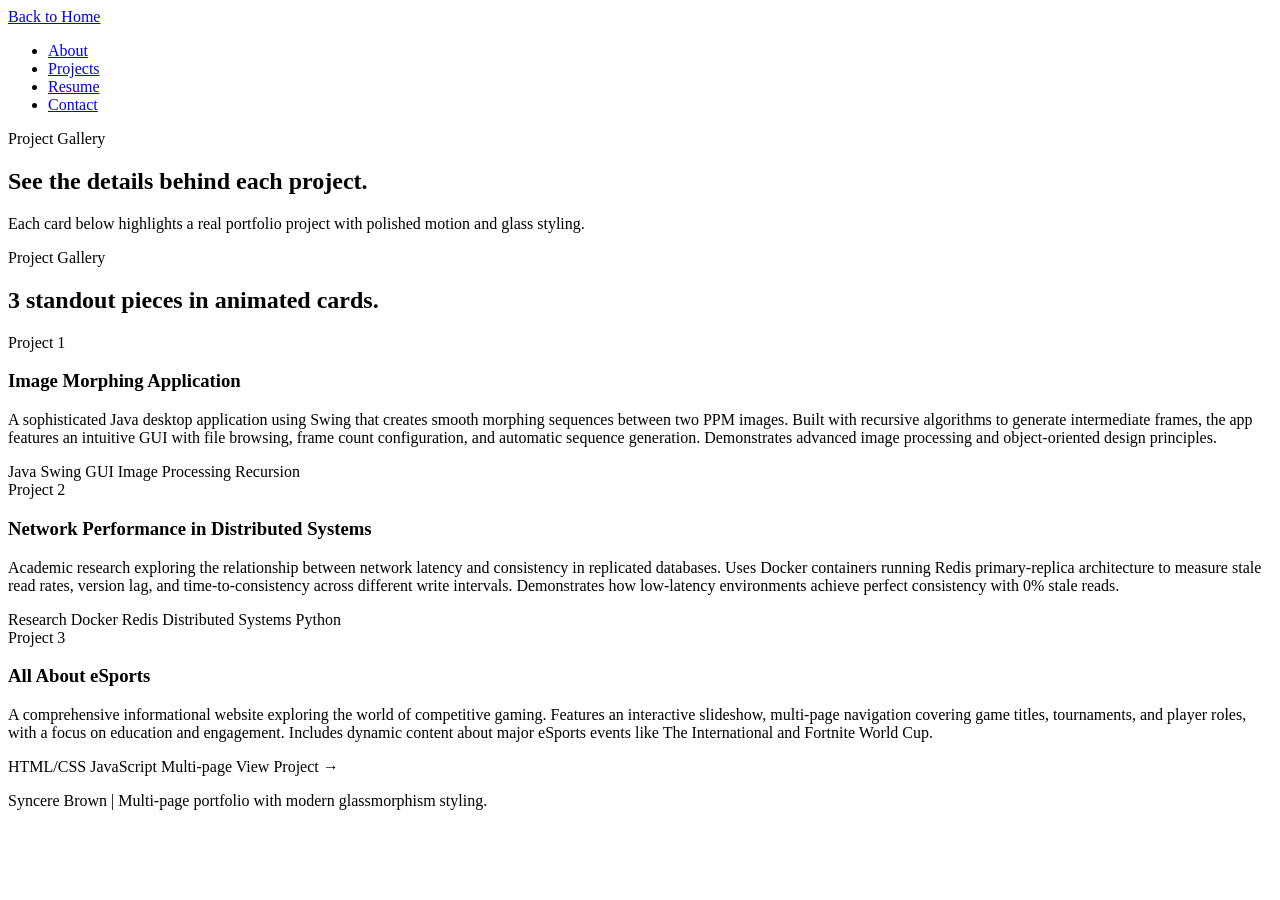
==== projects.html @ 8eb38517 "Add files via upload" ====
<!DOCTYPE html>
<html lang="en">
<head>
  <meta charset="UTF-8" />
  <meta name="viewport" content="width=device-width, initial-scale=1.0" />
  <title>Projects | Syncere's Portfolio</title>
  <link rel="stylesheet" href="css/styles.css" />
</head>
<body>
  <div class="page-shell">
    <header class="topbar glass-panel">
      <a class="logo" href="index.html">Back to Home</a>
      <nav>
        <ul class="nav-links">
          <li><a href="index.html#about">About</a></li>
          <li><a href="#projects">Projects</a></li>
          <li><a href="index.html#resume">Resume</a></li>
          <li><a href="index.html#contact">Contact</a></li>
        </ul>
      </nav>
    </header>

      <section class="hero hero-small">
        <div class="hero-copy">
          <p class="eyebrow">Project Gallery</p>
          <h1>See the details behind each project.</h1>
          <p>Each card below highlights a real portfolio project with polished motion and glass styling.</p>
        </div>
      </section>

      <section id="projects" class="section-panel">
        <div class="section-intro">
          <span class="section-label">Project Gallery</span>
          <h2>3 standout pieces in animated cards.</h2>
        </div>
        <div class="project-showcase">
          <article id="project1" class="project-detail glass-panel fade-up">
            <div class="project-meta">
              <span class="project-tag">Project 1</span>
              <h3>Image Morphing Application</h3>
            </div>
            <p>A sophisticated Java desktop application using Swing that creates smooth morphing sequences between two PPM images. Built with recursive algorithms to generate intermediate frames, the app features an intuitive GUI with file browsing, frame count configuration, and automatic sequence generation. Demonstrates advanced image processing and object-oriented design principles.</p>
            <div class="project-links">
              <span class="detail-pill">Java</span>
              <span class="detail-pill">Swing GUI</span>
              <span class="detail-pill">Image Processing</span>
              <span class="detail-pill">Recursion</span>
            </div>
          </article>

          <article id="project2" class="project-detail glass-panel fade-up">
            <div class="project-meta">
              <span class="project-tag">Project 2</span>
              <h3>Network Performance in Distributed Systems</h3>
            </div>
            <p>Academic research exploring the relationship between network latency and consistency in replicated databases. Uses Docker containers running Redis primary-replica architecture to measure stale read rates, version lag, and time-to-consistency across different write intervals. Demonstrates how low-latency environments achieve perfect consistency with 0% stale reads.</p>
            <div class="project-links">
              <span class="detail-pill">Research</span>
              <span class="detail-pill">Docker</span>
              <span class="detail-pill">Redis</span>
              <span class="detail-pill">Distributed Systems</span>
              <span class="detail-pill">Python</span>
            </div>
          </article>

          <article id="project3" class="project-detail glass-panel fade-up">
            <div class="project-meta">
              <span class="project-tag">Project 3</span>
              <h3>All About eSports</h3>
            </div>
            <p>A comprehensive informational website exploring the world of competitive gaming. Features an interactive slideshow, multi-page navigation covering game titles, tournaments, and player roles, with a focus on education and engagement. Includes dynamic content about major eSports events like The International and Fortnite World Cup.</p>
            <div class="project-links">
              <span class="detail-pill">HTML/CSS</span>
              <span class="detail-pill">JavaScript</span>
              <span class="detail-pill">Multi-page</span>
              <a href="../Final/HomePage.html" target="_blank" style="color: inherit; text-decoration: none;">
                <span class="detail-pill" style="cursor: pointer;">View Project →</span>
              </a>
            </div>
          </article>
        </div>
      </section>
    </main>

    <footer class="footer glass-panel">
      <p>Syncere Brown | Multi-page portfolio with modern glassmorphism styling.</p>
    </footer>
  </div>
  <script src="js/script.js"></script>
</body>
</html>
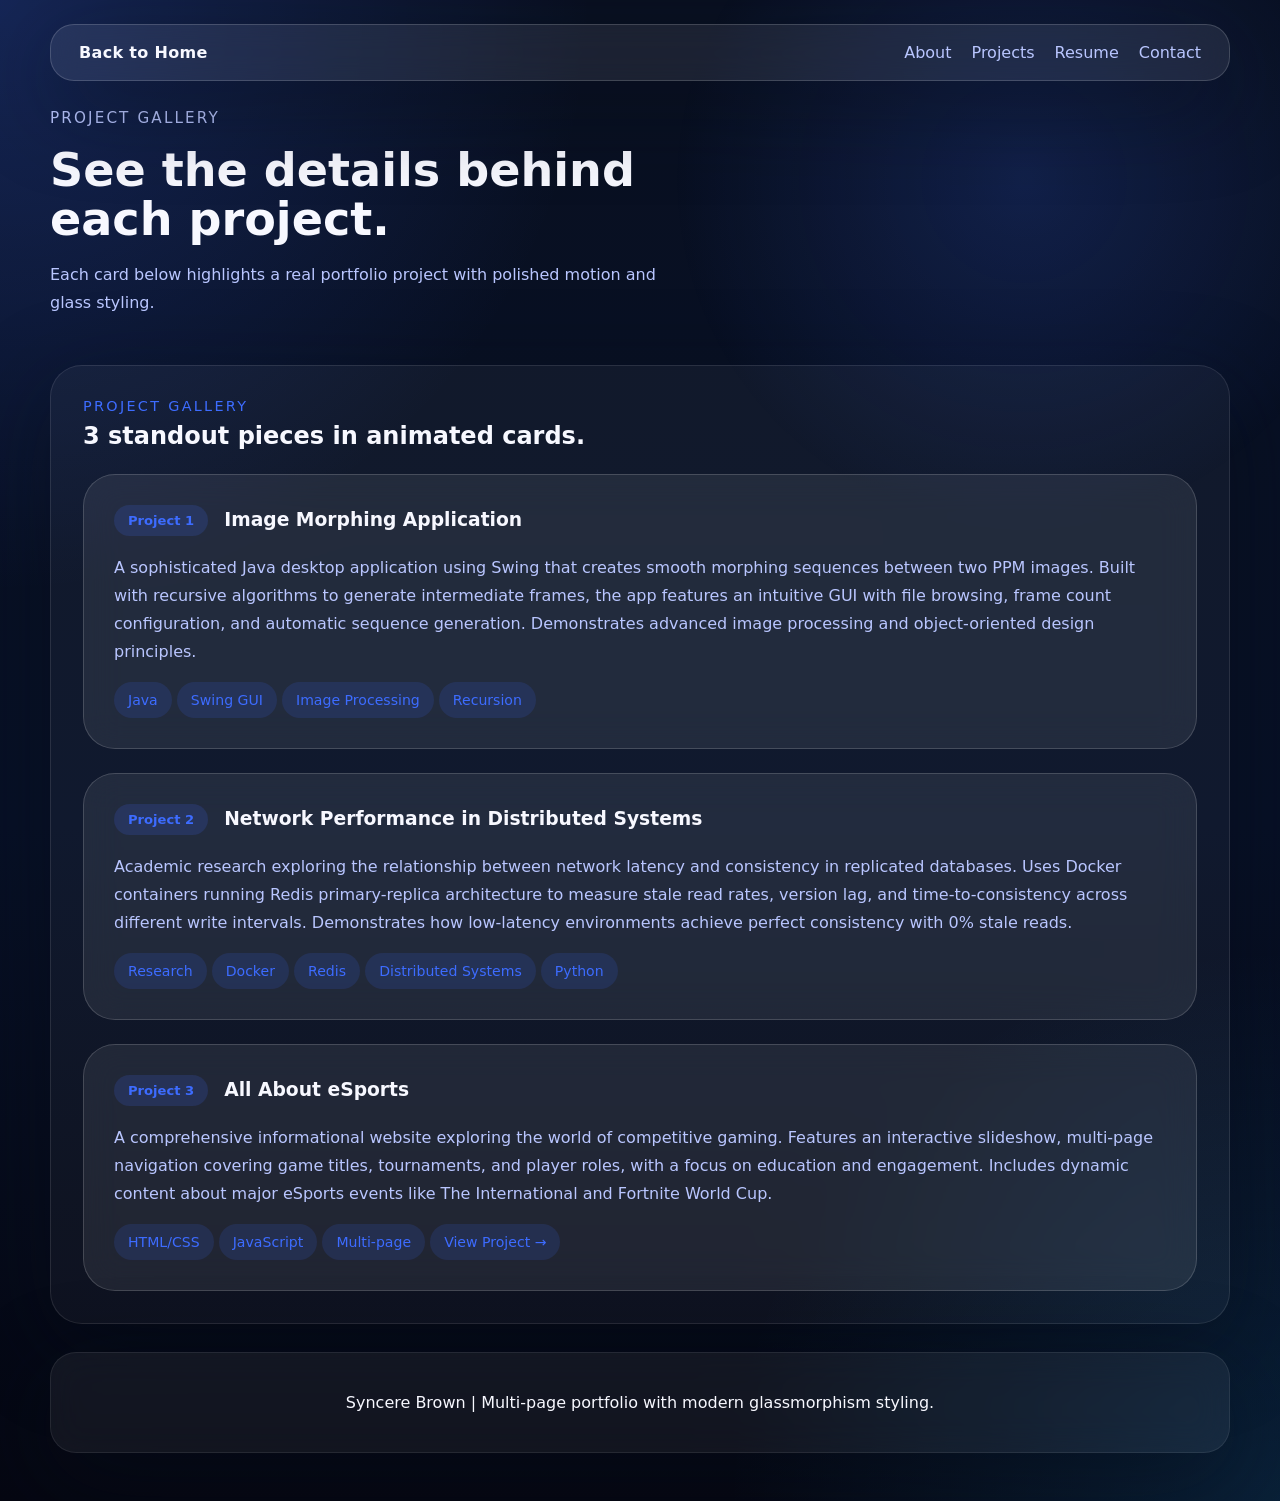
==== commit 7a80bd04: "Fix HTML formatting and update stylesheet path" ====
--- a/projects.html
+++ b/projects.html
@@ -4,7 +4,7 @@
   <meta charset="UTF-8" />
   <meta name="viewport" content="width=device-width, initial-scale=1.0" />
   <title>Projects | Syncere's Portfolio</title>
-  <link rel="stylesheet" href="css/styles.css" />
+  <link rel="stylesheet" href="./styles.css" />
 </head>
 <body>
   <div class="page-shell">
--- a/styles.css
+++ b/styles.css
@@ -0,0 +1,427 @@
+:root {
+  color-scheme: dark;
+  --bg: #070b18;
+  --bg-alt: #0d1332;
+  --surface: rgba(255, 255, 255, 0.08);
+  --surface-strong: rgba(255, 255, 255, 0.13);
+  --border: rgba(255, 255, 255, 0.16);
+  --text: #f7f8ff;
+  --muted: #b9c6ff;
+  --accent: #3d6cff;
+  --accent-strong: #1f4ed8;
+  --shadow: 0 24px 90px rgba(7, 13, 24, 0.45);
+  font-family: Inter, ui-sans-serif, system-ui, -apple-system, BlinkMacSystemFont, "Segoe UI", sans-serif;
+}
+
+* {
+  box-sizing: border-box;
+}
+
+html {
+  scroll-behavior: smooth;
+}
+
+body {
+  margin: 0;
+  min-height: 100vh;
+  background: radial-gradient(circle at top left, rgba(61, 108, 255, 0.24), transparent 30%),
+    radial-gradient(circle at bottom right, rgba(33, 166, 255, 0.16), transparent 28%),
+    linear-gradient(180deg, #091021 0%, #071026 55%, #050712 100%);
+  color: var(--text);
+}
+
+body::before {
+  content: "";
+  position: fixed;
+  inset: 0;
+  background: radial-gradient(circle at 80% 20%, rgba(61, 108, 255, 0.18), transparent 28%);
+  pointer-events: none;
+}
+
+.page-shell {
+  width: min(1180px, calc(100% - 32px));
+  margin: 0 auto;
+  padding: 24px 0 48px;
+}
+
+.topbar {
+  display: flex;
+  justify-content: space-between;
+  align-items: center;
+  gap: 18px;
+  padding: 18px 28px;
+  margin-bottom: 24px;
+  position: sticky;
+  top: 16px;
+  z-index: 10;
+  backdrop-filter: blur(18px);
+  border: 1px solid var(--border);
+  background: rgba(10, 16, 36, 0.74);
+  border-radius: 24px;
+  box-shadow: var(--shadow);
+}
+
+.logo {
+  color: var(--text);
+  text-decoration: none;
+  font-weight: 700;
+  letter-spacing: 0.02em;
+}
+
+.nav-links {
+  display: flex;
+  gap: 20px;
+  list-style: none;
+  margin: 0;
+  padding: 0;
+}
+
+.nav-links a {
+  color: var(--muted);
+  text-decoration: none;
+  transition: color 0.24s ease;
+}
+
+.nav-links a:hover {
+  color: var(--accent);
+}
+
+.hero {
+  display: grid;
+  grid-template-columns: 1.25fr 1fr;
+  gap: 32px;
+  align-items: center;
+  margin-bottom: 40px;
+}
+
+.hero-small {
+  margin-bottom: 32px;
+}
+
+.hero-copy {
+  max-width: 700px;
+}
+
+.eyebrow {
+  margin: 0 0 14px;
+  color: var(--accent);
+  font-size: 0.95rem;
+  letter-spacing: 0.14em;
+  text-transform: uppercase;
+}
+
+h1,
+h2,
+h3 {
+  margin: 0;
+  font-weight: 700;
+  line-height: 1.08;
+}
+
+h1 {
+  font-size: clamp(2.8rem, 3.6vw, 4.8rem);
+}
+
+.hero p,
+.section-panel p,
+.project-detail p,
+.contact-card a {
+  color: var(--muted);
+  line-height: 1.75;
+}
+
+.hero-actions {
+  display: flex;
+  flex-wrap: wrap;
+  gap: 16px;
+  margin-top: 28px;
+}
+
+.button {
+  display: inline-flex;
+  align-items: center;
+  justify-content: center;
+  min-height: 52px;
+  padding: 0 24px;
+  border-radius: 999px;
+  border: 1px solid transparent;
+  font-weight: 600;
+  text-decoration: none;
+  transition: transform 0.25s ease, box-shadow 0.25s ease, background-color 0.25s ease;
+}
+
+.button:hover {
+  transform: translateY(-2px);
+}
+
+.button-primary {
+  background: linear-gradient(135deg, var(--accent), var(--accent-strong));
+  color: #fff;
+  box-shadow: 0 18px 40px rgba(61, 108, 255, 0.25);
+}
+
+.button-secondary {
+  background: rgba(255, 255, 255, 0.08);
+  color: var(--text);
+  border-color: rgba(255, 255, 255, 0.18);
+}
+
+.hero-panel {
+  padding: 32px;
+  display: grid;
+  gap: 20px;
+  border-radius: 32px;
+}
+
+.status-pill {
+  display: inline-flex;
+  background: rgba(61, 108, 255, 0.16);
+  color: var(--accent);
+  padding: 10px 16px;
+  border-radius: 999px;
+  font-size: 0.92rem;
+  font-weight: 600;
+}
+
+.hero-preview-grid {
+  display: grid;
+  grid-template-columns: repeat(2, minmax(0, 1fr));
+  gap: 16px;
+}
+
+.preview-card {
+  padding: 18px 16px;
+  border-radius: 24px;
+  background: rgba(255, 255, 255, 0.08);
+  border: 1px solid rgba(255, 255, 255, 0.1);
+  transition: transform 0.3s ease, border-color 0.3s ease;
+}
+
+.preview-card:hover {
+  transform: translateY(-4px);
+  border-color: rgba(61, 108, 255, 0.35);
+}
+
+.section-panel {
+  padding: 32px;
+  border-radius: 32px;
+  background: rgba(255, 255, 255, 0.04);
+  border: 1px solid rgba(255, 255, 255, 0.1);
+  box-shadow: var(--shadow);
+  margin-bottom: 28px;
+}
+
+.glass-panel {
+  backdrop-filter: blur(18px);
+  background: var(--surface);
+  border: 1px solid var(--border);
+}
+
+.section-intro {
+  display: flex;
+  flex-direction: column;
+  gap: 10px;
+  margin-bottom: 24px;
+}
+
+.section-label {
+  color: var(--accent);
+  font-size: 0.9rem;
+  letter-spacing: 0.16em;
+  text-transform: uppercase;
+}
+
+.project-grid {
+  display: grid;
+  gap: 24px;
+  grid-template-columns: repeat(2, minmax(0, 1fr));
+}
+
+.project-card {
+  padding: 28px;
+  min-height: 230px;
+  border-radius: 28px;
+  color: inherit;
+  text-decoration: none;
+  transition: transform 0.3s ease, border-color 0.3s ease, box-shadow 0.3s ease;
+  border: 1px solid rgba(255, 255, 255, 0.12);
+}
+
+.project-card:hover {
+  transform: translateY(-8px);
+  border-color: rgba(61, 108, 255, 0.32);
+  box-shadow: 0 24px 70px rgba(7, 13, 24, 0.25);
+}
+
+.project-card h3 {
+  margin: 20px 0 12px;
+}
+
+.project-tag {
+  display: inline-flex;
+  background: rgba(61, 108, 255, 0.16);
+  color: var(--accent);
+  padding: 8px 14px;
+  border-radius: 999px;
+  font-size: 0.82rem;
+  font-weight: 700;
+}
+
+.resume-actions {
+  display: flex;
+  gap: 16px;
+  flex-wrap: wrap;
+  align-items: center;
+  margin-top: 20px;
+}
+
+.resume-feedback {
+  margin-top: 16px;
+  color: var(--muted);
+}
+
+.resume-preview {
+  margin-top: 24px;
+  padding: 24px;
+  background: rgba(255, 255, 255, 0.08);
+  border: 1px solid rgba(255, 255, 255, 0.14);
+}
+
+.resume-preview h3,
+.resume-preview h4 {
+  margin-top: 20px;
+  margin-bottom: 12px;
+}
+
+.resume-preview p,
+.resume-preview ul {
+  margin: 0;
+  padding: 0;
+}
+
+.resume-preview ul {
+  margin-left: 18px;
+  list-style: disc;
+}
+
+.resume-preview li {
+  margin-bottom: 8px;
+}
+
+.contact-grid {
+  display: grid;
+  gap: 20px;
+  grid-template-columns: repeat(3, minmax(0, 1fr));
+}
+
+.contact-card {
+  padding: 24px;
+  border-radius: 26px;
+  background: rgba(255, 255, 255, 0.06);
+  border: 1px solid rgba(255, 255, 255, 0.1);
+}
+
+.contact-card h3 {
+  margin-bottom: 12px;
+}
+
+.contact-card a {
+  color: var(--text);
+  text-decoration: none;
+  word-break: break-word;
+}
+
+.footer {
+  padding: 24px 28px;
+  border-radius: 26px;
+  text-align: center;
+  display: grid;
+  gap: 8px;
+  background: rgba(255, 255, 255, 0.06);
+  border: 1px solid rgba(255, 255, 255, 0.08);
+  box-shadow: var(--shadow);
+}
+
+.project-showcase {
+  display: grid;
+  gap: 24px;
+}
+
+.project-detail {
+  padding: 30px;
+  border-radius: 32px;
+  transition: transform 0.3s ease, box-shadow 0.3s ease;
+}
+
+.project-detail:hover {
+  transform: translateY(-5px);
+  box-shadow: 0 30px 75px rgba(0, 0, 0, 0.22);
+}
+
+.project-meta {
+  display: flex;
+  align-items: center;
+  gap: 16px;
+  margin-bottom: 18px;
+  flex-wrap: wrap;
+}
+
+.detail-pill {
+  display: inline-flex;
+  background: rgba(61, 108, 255, 0.14);
+  color: var(--accent);
+  padding: 10px 14px;
+  border-radius: 999px;
+  font-size: 0.88rem;
+}
+
+.fade-up {
+  animation: fadeUp 0.9s ease both;
+}
+
+@keyframes fadeUp {
+  from {
+    opacity: 0;
+    transform: translateY(18px);
+  }
+  to {
+    opacity: 1;
+    transform: translateY(0);
+  }
+}
+
+@media (max-width: 900px) {
+  .hero,
+  .project-grid,
+  .contact-grid {
+    grid-template-columns: 1fr;
+  }
+
+  .topbar {
+    flex-wrap: wrap;
+  }
+}
+
+@media (max-width: 640px) {
+  .page-shell {
+    width: min(100%, calc(100% - 24px));
+    padding: 18px 0 32px;
+  }
+
+  .topbar {
+    padding: 16px;
+  }
+
+  .hero {
+    gap: 22px;
+  }
+
+  .hero-panel,
+  .section-panel {
+    padding: 24px;
+  }
+
+  .button {
+    min-width: 100%;
+  }
+}
